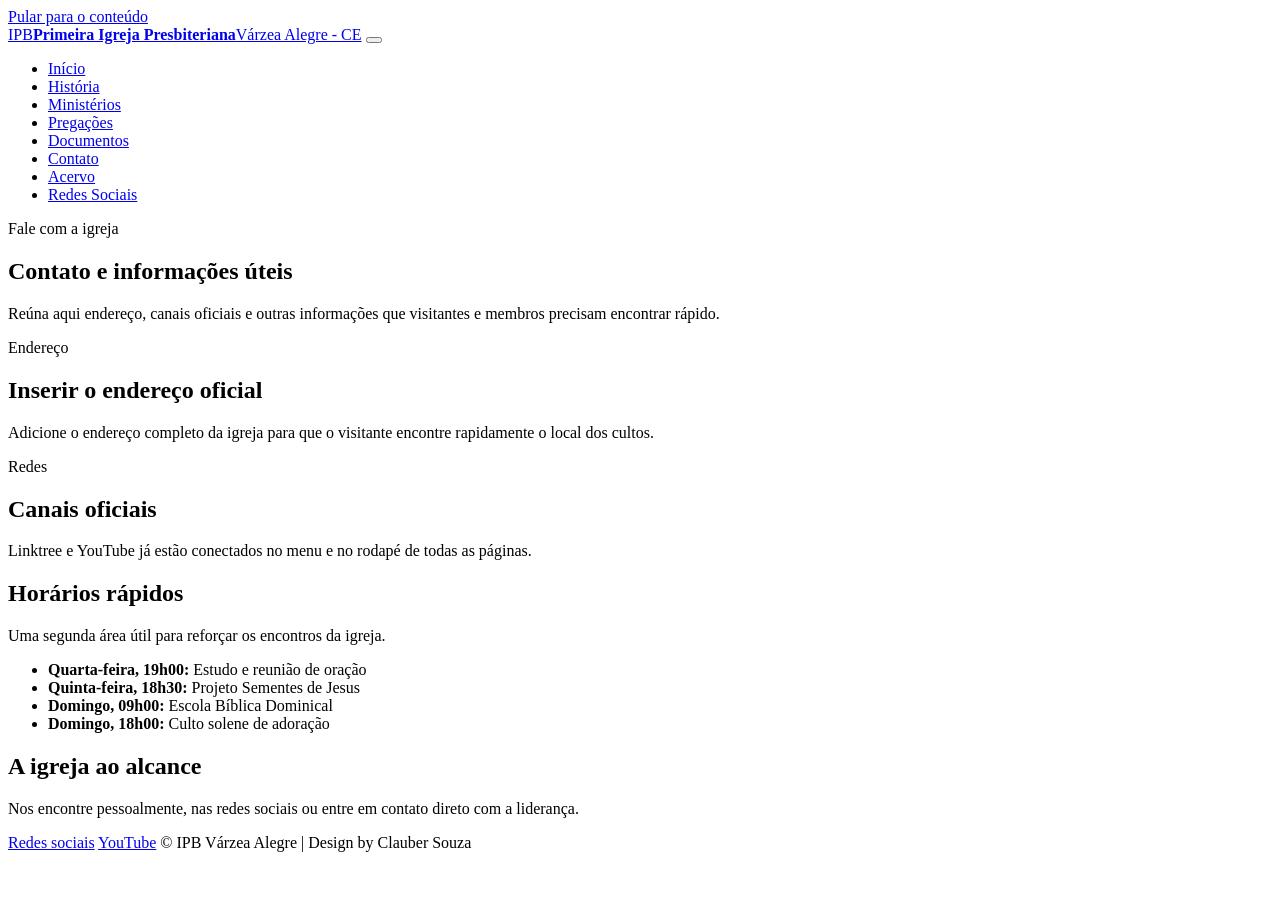
==== contato.html @ 7d61466a "Add files via upload" ====
<!DOCTYPE html>
<html lang="pt-BR">
<head>
    <meta charset="UTF-8">
    <meta name="viewport" content="width=device-width, initial-scale=1.0">
    <meta name="description" content="Contato e informações da Primeira Igreja Presbiteriana de Várzea Alegre.">
    <title>Contato | Primeira Igreja Presbiteriana de Várzea Alegre</title>
    <link rel="stylesheet" href="assets/css/style.css">
    <script src="assets/js/main.js" defer></script>
</head>
<body data-page="contato">
    <a class="skip-link" href="#conteudo">Pular para o conteúdo</a>

    <header class="site-header">
        <div class="nav-wrap">
            <div class="site-nav">
                <a class="brand" href="index.html"><span class="brand-mark">IPB</span><span class="brand-text"><strong>Primeira Igreja Presbiteriana</strong><span>Várzea Alegre - CE</span></span></a>
                <button class="nav-toggle" type="button" data-nav-toggle aria-label="Abrir menu" aria-expanded="false"><span></span></button>
                <ul class="nav-menu" data-nav-menu>
                    <li><a data-nav-link href="index.html">Início</a></li>
                    <li><a data-nav-link href="historia.html">História</a></li>
                    <li><a data-nav-link href="ministerios.html">Ministérios</a></li>
                    <li><a data-nav-link href="pregacoes.html">Pregações</a></li>
                    <li><a data-nav-link href="documentos.html">Documentos</a></li>
                    <li><a data-nav-link href="contato.html">Contato</a></li>
                    <li><a data-nav-link href="https://umpipbva.blogspot.com/" target="_blank" rel="noreferrer">Acervo</a></li>
                    <li><a data-nav-link href="redes.html" class="nav-cta">Redes Sociais</a></li>
                </ul>
            </div>
        </div>

        <div class="site-shell">
            <section class="page-hero">
                <div class="page-hero-grid section-inner">
                    <span class="eyebrow">Fale com a igreja</span>
                    <h1>Contato e informações úteis</h1>
                    <p>Reúna aqui endereço, canais oficiais e outras informações que visitantes e membros precisam encontrar rápido.</p>
                </div>
            </section>
        </div>
    </header>

    <main id="conteudo" class="content">
        <div class="site-shell">
            <section class="section">
                <div class="section-inner">
                    <div class="grid two">
                        <article class="card">
                            <span class="tag">Endereço</span>
                            <h2 class="section-title">Inserir o endereço oficial</h2>
                            <p>Adicione o endereço completo da igreja para que o visitante encontre rapidamente o local dos cultos.</p>
                        </article>
                        <article class="card">
                            <span class="tag">Redes</span>
                            <h2 class="section-title">Canais oficiais</h2>
                            <p class="muted">Linktree e YouTube já estão conectados no menu e no rodapé de todas as páginas.</p>
                        </article>
                    </div>
                </div>
            </section>

            <section class="section">
                <div class="section-inner">
                    <div class="section-header">
                        <div>
                            <h2 class="section-title">Horários rápidos</h2>
                            <p class="section-subtitle">Uma segunda área útil para reforçar os encontros da igreja.</p>
                        </div>
                    </div>

                    <ul class="list-clean">
                        <li><strong>Quarta-feira, 19h00:</strong> Estudo e reunião de oração</li>
                        <li><strong>Quinta-feira, 18h30:</strong> Projeto Sementes de Jesus</li>
                        <li><strong>Domingo, 09h00:</strong> Escola Bíblica Dominical</li>
                        <li><strong>Domingo, 18h00:</strong> Culto solene de adoração</li>
                    </ul>
                </div>
            </section>
        </div>
    </main>

    <footer class="footer">
        <div class="site-shell">
            <div class="footer-card">
                <div class="footer-grid">
                    <div>
                        <h2 class="section-title" style="color: inherit;">A igreja ao alcance</h2>
                        <p class="footer-note">Nos encontre pessoalmente, nas redes sociais ou entre em contato direto com a liderança.</p>
                    </div>
                    <div class="footer-links">
                        <a href="redes.html">Redes sociais</a>
                        <a href="https://youtube.com/@ipbvarzeaalegre?si=4ZjE6SYk3M7LtfNg" target="_blank" rel="noreferrer">YouTube</a>
                        <span class="footer-note">&copy; <span data-year></span> IPB Várzea Alegre | Design by Clauber Souza</span>
                    </div>
                </div>
            </div>
        </div>
    </footer>
</body>
</html>
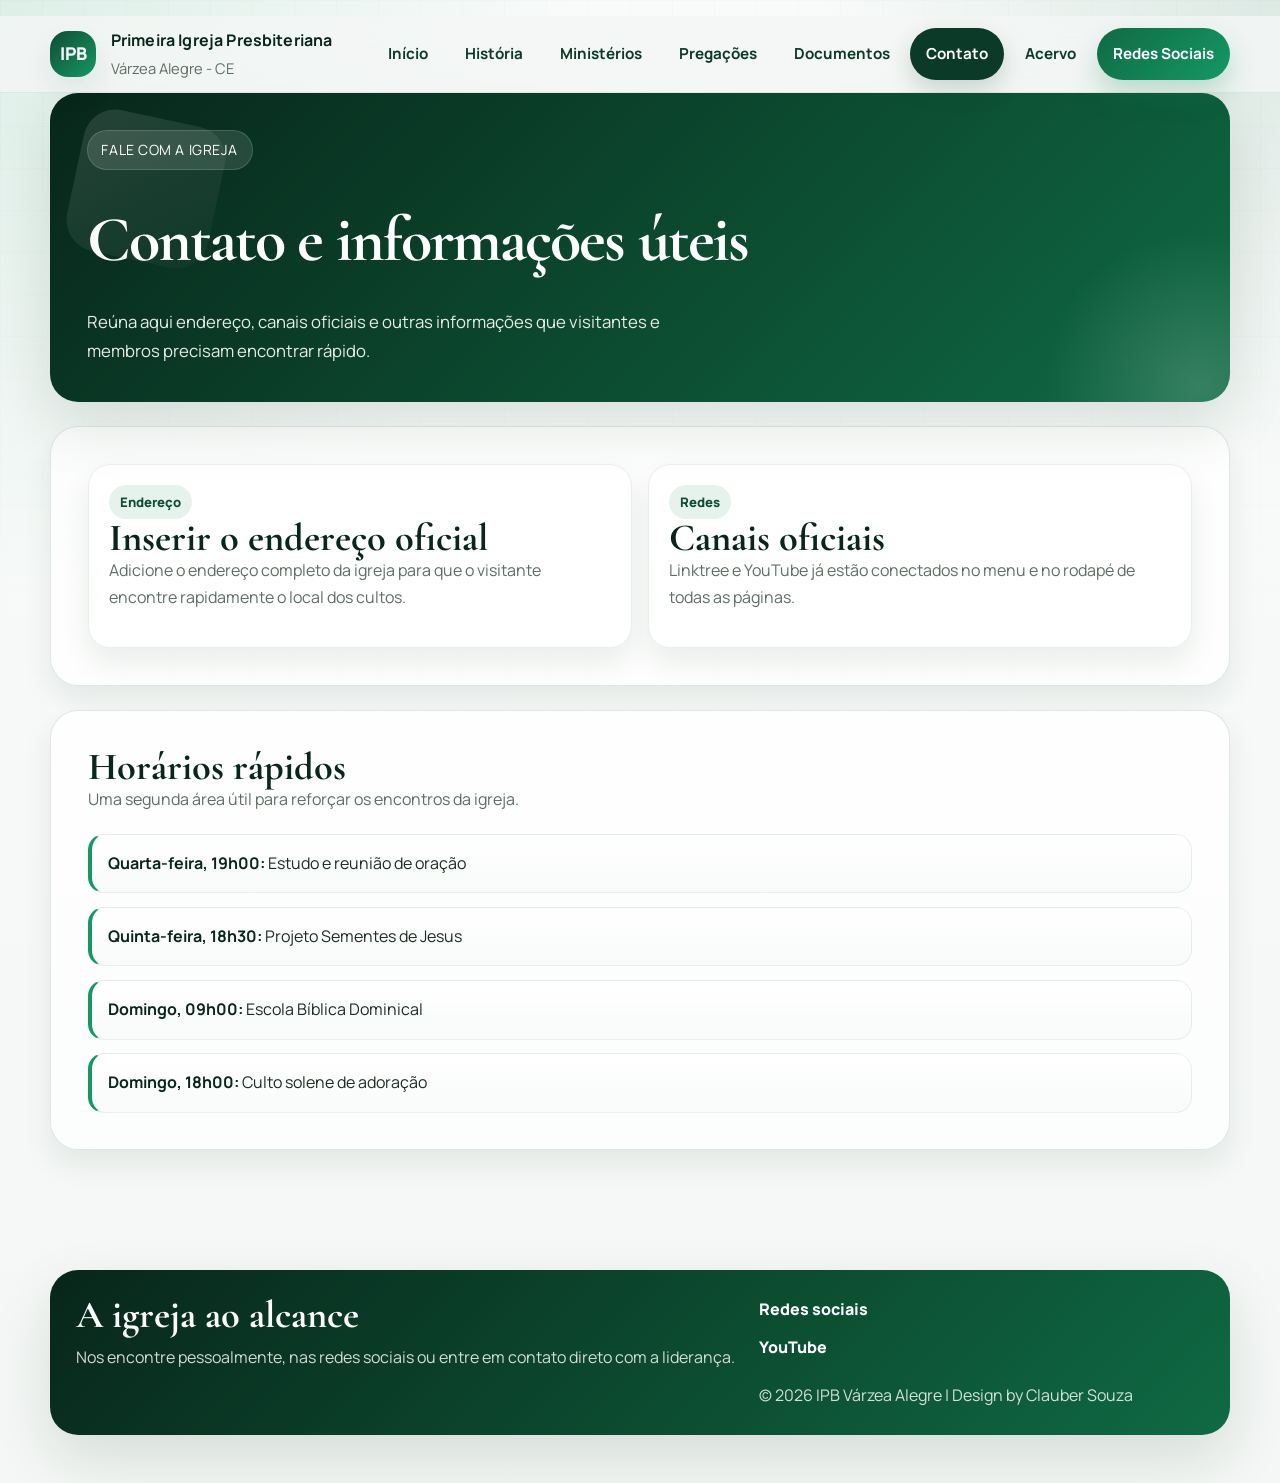
==== commit a4f05130: "Add files via upload" ====
--- a/contato.html
+++ b/contato.html
@@ -5,8 +5,8 @@
     <meta name="viewport" content="width=device-width, initial-scale=1.0">
     <meta name="description" content="Contato e informações da Primeira Igreja Presbiteriana de Várzea Alegre.">
     <title>Contato | Primeira Igreja Presbiteriana de Várzea Alegre</title>
-    <link rel="stylesheet" href="assets/css/style.css">
-    <script src="assets/js/main.js" defer></script>
+    <link rel="stylesheet" href="style.css">
+    <script src="main.js" defer></script>
 </head>
 <body data-page="contato">
     <a class="skip-link" href="#conteudo">Pular para o conteúdo</a>
--- a/style.css
+++ b/style.css
@@ -0,0 +1,1093 @@
+@import url('https://fonts.googleapis.com/css2?family=Cormorant+Garamond:wght@600;700&family=Manrope:wght@400;500;600;700;800&display=swap');
+
+:root {
+    --verde-950: #08261b;
+    --verde-900: #0b3a28;
+    --verde-800: #0f4c35;
+    --verde-700: #0f6a43;
+    --verde-600: #128154;
+    --verde-500: #159864;
+    --verde-100: #e6f3ed;
+    --fundo: #f4f7f5;
+    --fundo-2: #edf4ef;
+    --branco: #ffffff;
+    --texto: #1f2b25;
+    --muted: #5e6d65;
+    --borda: rgba(11, 58, 40, 0.12);
+    --sombra: 0 24px 60px rgba(8, 38, 27, 0.12);
+    --sombra-pequena: 0 14px 30px rgba(8, 38, 27, 0.08);
+    --raio-xl: 28px;
+    --raio-lg: 22px;
+    --raio-md: 16px;
+    --raio-sm: 12px;
+}
+
+* {
+    box-sizing: border-box;
+}
+
+html {
+    scroll-behavior: smooth;
+}
+
+body {
+    margin: 0;
+    color: var(--texto);
+    font-family: 'Manrope', sans-serif;
+    background:
+        radial-gradient(circle at top left, rgba(21, 152, 100, 0.12), transparent 30%),
+        radial-gradient(circle at top right, rgba(15, 106, 67, 0.12), transparent 24%),
+        linear-gradient(180deg, #f9fbfa 0%, var(--fundo) 100%);
+    line-height: 1.7;
+}
+
+body::before {
+    content: '';
+    position: fixed;
+    inset: 0;
+    pointer-events: none;
+    background-image: linear-gradient(rgba(11, 58, 40, 0.03) 1px, transparent 1px), linear-gradient(90deg, rgba(11, 58, 40, 0.03) 1px, transparent 1px);
+    background-size: 42px 42px;
+    mask-image: linear-gradient(180deg, rgba(0, 0, 0, 0.55), transparent 90%);
+    z-index: -1;
+}
+
+a {
+    color: inherit;
+}
+
+img {
+    max-width: 100%;
+    display: block;
+}
+
+.skip-link {
+    position: absolute;
+    left: -999px;
+    top: 1rem;
+    background: var(--verde-900);
+    color: var(--branco);
+    padding: 0.75rem 1rem;
+    border-radius: 999px;
+    z-index: 1000;
+}
+
+.skip-link:focus {
+    left: 1rem;
+}
+
+.site-shell {
+    width: min(1180px, calc(100% - 2rem));
+    margin: 0 auto;
+}
+
+.site-header {
+    padding: 1rem 0 0;
+}
+
+.nav-wrap {
+    position: sticky;
+    top: 0;
+    z-index: 50;
+    backdrop-filter: blur(16px);
+    background: rgba(244, 247, 245, 0.8);
+    border-bottom: 1px solid rgba(11, 58, 40, 0.08);
+}
+
+.site-nav {
+    width: min(1180px, calc(100% - 2rem));
+    margin: 0 auto;
+    min-height: 76px;
+    display: flex;
+    align-items: center;
+    justify-content: space-between;
+    gap: 1rem;
+}
+
+.brand {
+    display: inline-flex;
+    align-items: center;
+    gap: 0.9rem;
+    text-decoration: none;
+    color: var(--verde-950);
+}
+
+.brand-mark {
+    width: 2.9rem;
+    height: 2.9rem;
+    display: inline-grid;
+    place-items: center;
+    border-radius: 18px;
+    background: linear-gradient(135deg, var(--verde-800), var(--verde-500));
+    color: var(--branco);
+    box-shadow: var(--sombra-pequena);
+    font-size: 1.1rem;
+    font-weight: 800;
+}
+
+.brand-text {
+    display: grid;
+    gap: 0.1rem;
+}
+
+.brand-text strong {
+    font-size: 1rem;
+    letter-spacing: 0.01em;
+}
+
+.brand-text span {
+    color: var(--muted);
+    font-size: 0.92rem;
+}
+
+.nav-toggle {
+    display: none;
+    border: 1px solid rgba(11, 58, 40, 0.14);
+    background: var(--branco);
+    color: var(--verde-950);
+    border-radius: 14px;
+    width: 3rem;
+    height: 3rem;
+    align-items: center;
+    justify-content: center;
+    cursor: pointer;
+    box-shadow: var(--sombra-pequena);
+}
+
+.nav-toggle span {
+    display: block;
+    width: 1.1rem;
+    height: 2px;
+    background: currentColor;
+    position: relative;
+    border-radius: 999px;
+}
+
+.nav-toggle span::before,
+.nav-toggle span::after {
+    content: '';
+    position: absolute;
+    left: 0;
+    width: 1.1rem;
+    height: 2px;
+    background: currentColor;
+    border-radius: 999px;
+}
+
+.nav-toggle span::before {
+    top: -0.35rem;
+}
+
+.nav-toggle span::after {
+    top: 0.35rem;
+}
+
+.nav-menu {
+    list-style: none;
+    display: flex;
+    align-items: center;
+    gap: 0.3rem;
+    margin: 0;
+    padding: 0;
+}
+
+.nav-menu a {
+    display: inline-flex;
+    align-items: center;
+    justify-content: center;
+    padding: 0.8rem 1rem;
+    border-radius: 999px;
+    text-decoration: none;
+    color: var(--verde-900);
+    font-weight: 700;
+    font-size: 0.95rem;
+    transition: background 160ms ease, color 160ms ease, transform 160ms ease;
+}
+
+.nav-menu a:hover,
+.nav-menu a:focus-visible {
+    background: rgba(18, 129, 84, 0.1);
+    color: var(--verde-800);
+    transform: translateY(-1px);
+}
+
+.nav-menu a.is-active {
+    background: var(--verde-900);
+    color: var(--branco);
+    box-shadow: 0 10px 24px rgba(11, 58, 40, 0.18);
+}
+
+.nav-menu .nav-cta {
+    background: linear-gradient(135deg, var(--verde-700), var(--verde-500));
+    color: var(--branco);
+    box-shadow: 0 14px 28px rgba(18, 129, 84, 0.24);
+}
+
+.nav-menu .nav-cta:hover,
+.nav-menu .nav-cta:focus-visible {
+    color: var(--branco);
+    background: linear-gradient(135deg, var(--verde-800), var(--verde-600));
+}
+
+.hero,
+.page-hero {
+    position: relative;
+    overflow: hidden;
+    border-radius: var(--raio-xl);
+    background: linear-gradient(135deg, var(--verde-950), var(--verde-700));
+    color: var(--branco);
+    box-shadow: var(--sombra);
+}
+
+.hero {
+    margin: 1.25rem 0 1.5rem;
+    padding: clamp(2rem, 5vw, 4.4rem);
+}
+
+.hero::before,
+.page-hero::before {
+    content: '';
+    position: absolute;
+    inset: auto -8rem -9rem auto;
+    width: 20rem;
+    height: 20rem;
+    border-radius: 50%;
+    background: radial-gradient(circle, rgba(255, 255, 255, 0.16), transparent 68%);
+}
+
+.hero::after,
+.page-hero::after {
+    content: '';
+    position: absolute;
+    inset: 1.5rem auto auto 1.5rem;
+    width: 9rem;
+    height: 9rem;
+    border-radius: 2rem;
+    background: linear-gradient(135deg, rgba(255, 255, 255, 0.12), rgba(255, 255, 255, 0.02));
+    transform: rotate(12deg);
+}
+
+.hero-grid,
+.page-hero-grid {
+    position: relative;
+    z-index: 1;
+    display: grid;
+    gap: 1.5rem;
+}
+
+.hero-grid {
+    grid-template-columns: minmax(0, 1.4fr) minmax(280px, 0.9fr);
+    align-items: center;
+}
+
+.page-hero-grid {
+    grid-template-columns: minmax(0, 1fr);
+}
+
+.eyebrow {
+    display: inline-flex;
+    align-items: center;
+    gap: 0.5rem;
+    width: fit-content;
+    padding: 0.45rem 0.85rem;
+    border-radius: 999px;
+    background: rgba(255, 255, 255, 0.12);
+    border: 1px solid rgba(255, 255, 255, 0.15);
+    font-size: 0.88rem;
+    letter-spacing: 0.04em;
+    text-transform: uppercase;
+}
+
+.hero h1,
+.page-hero h1,
+.section-title,
+.card-title {
+    font-family: 'Cormorant Garamond', serif;
+}
+
+.hero h1,
+.page-hero h1 {
+    margin: 1rem 0 0.85rem;
+    font-size: clamp(2.4rem, 5vw, 4.9rem);
+    line-height: 0.95;
+    letter-spacing: -0.03em;
+}
+
+.hero p,
+.page-hero p {
+    margin: 0;
+    color: rgba(255, 255, 255, 0.9);
+    max-width: 60ch;
+    font-size: 1.05rem;
+}
+
+.hero-actions {
+    display: flex;
+    flex-wrap: wrap;
+    gap: 0.8rem;
+    margin-top: 1.5rem;
+}
+
+.button,
+.button-secondary {
+    display: inline-flex;
+    align-items: center;
+    justify-content: center;
+    gap: 0.5rem;
+    min-height: 3rem;
+    padding: 0.8rem 1.2rem;
+    border-radius: 999px;
+    text-decoration: none;
+    font-weight: 800;
+    border: 1px solid transparent;
+    transition: transform 160ms ease, background 160ms ease, color 160ms ease, border-color 160ms ease;
+}
+
+.button {
+    background: linear-gradient(135deg, #f2f8f5, #dff0e9);
+    color: var(--verde-950);
+}
+
+.button-secondary {
+    background: transparent;
+    color: var(--branco);
+    border-color: rgba(255, 255, 255, 0.24);
+}
+
+.button:hover,
+.button-secondary:hover,
+.button:focus-visible,
+.button-secondary:focus-visible {
+    transform: translateY(-1px);
+}
+
+.hero-panel {
+    display: grid;
+    gap: 1rem;
+    padding: 1.2rem;
+    border-radius: var(--raio-lg);
+    background: rgba(255, 255, 255, 0.12);
+    border: 1px solid rgba(255, 255, 255, 0.18);
+    backdrop-filter: blur(18px);
+}
+
+.hero-panel .mini-card {
+    padding: 1rem;
+    border-radius: 18px;
+    background: rgba(255, 255, 255, 0.1);
+    border: 1px solid rgba(255, 255, 255, 0.12);
+}
+
+.mini-card strong {
+    display: block;
+    font-size: 1.15rem;
+    margin-bottom: 0.25rem;
+}
+
+.mini-card span {
+    color: rgba(255, 255, 255, 0.88);
+    font-size: 0.95rem;
+}
+
+.content {
+    padding: 0 0 3rem;
+}
+
+.section {
+    margin-top: 1.5rem;
+    background: rgba(255, 255, 255, 0.72);
+    border: 1px solid var(--borda);
+    border-radius: var(--raio-xl);
+    box-shadow: var(--sombra-pequena);
+    overflow: hidden;
+}
+
+.section-inner {
+    padding: clamp(1.4rem, 3vw, 2.3rem);
+}
+
+.section-header {
+    display: flex;
+    align-items: end;
+    justify-content: space-between;
+    gap: 1rem;
+    margin-bottom: 1.25rem;
+}
+
+.section-title {
+    margin: 0;
+    font-size: clamp(1.9rem, 3vw, 3rem);
+    line-height: 1;
+    color: var(--verde-950);
+}
+
+.section-subtitle {
+    margin: 0;
+    color: var(--muted);
+    max-width: 60ch;
+}
+
+.grid {
+    display: grid;
+    gap: 1rem;
+}
+
+.grid.two {
+    grid-template-columns: repeat(2, minmax(0, 1fr));
+}
+
+.grid.three {
+    grid-template-columns: repeat(3, minmax(0, 1fr));
+}
+
+.card {
+    background: var(--branco);
+    border-radius: var(--raio-lg);
+    border: 1px solid rgba(11, 58, 40, 0.08);
+    box-shadow: var(--sombra-pequena);
+    padding: 1.25rem;
+}
+
+.card-title {
+    margin: 0 0 0.5rem;
+    font-size: 1.9rem;
+    color: var(--verde-950);
+    line-height: 1;
+}
+
+.card p {
+    margin-top: 0;
+    color: var(--muted);
+}
+
+.list-clean {
+    list-style: none;
+    margin: 0;
+    padding: 0;
+    display: grid;
+    gap: 0.85rem;
+}
+
+.list-clean li,
+.timeline li {
+    padding: 0.95rem 1rem;
+    border-radius: 16px;
+    background: linear-gradient(180deg, #fff, #f8fbf9);
+    border: 1px solid rgba(11, 58, 40, 0.08);
+}
+
+.list-clean li {
+    border-left: 4px solid var(--verde-500);
+}
+
+.list-clean strong {
+    color: var(--verde-950);
+}
+
+.muted {
+    color: var(--muted);
+}
+
+.notice {
+    border-radius: 20px;
+    background: linear-gradient(135deg, rgba(21, 152, 100, 0.12), rgba(18, 129, 84, 0.05));
+    border: 1px solid rgba(18, 129, 84, 0.14);
+    padding: 1.1rem 1.2rem;
+}
+
+.notice a {
+    color: var(--verde-800);
+    font-weight: 800;
+    text-decoration: none;
+}
+
+.notice a:hover,
+.notice a:focus-visible {
+    text-decoration: underline;
+}
+
+.compact-link {
+    color: var(--verde-800);
+    font-weight: 800;
+    text-decoration: none;
+}
+
+.compact-link:hover,
+.compact-link:focus-visible {
+    text-decoration: underline;
+}
+
+.timeline {
+    list-style: none;
+    margin: 0;
+    padding: 0;
+    display: grid;
+    gap: 1rem;
+}
+
+.timeline li {
+    position: relative;
+    padding-left: 1.2rem;
+}
+
+.timeline li::before {
+    content: '';
+    position: absolute;
+    left: 0.4rem;
+    top: 1.35rem;
+    width: 0.65rem;
+    height: 0.65rem;
+    border-radius: 50%;
+    background: var(--verde-500);
+    box-shadow: 0 0 0 6px rgba(21, 152, 100, 0.12);
+}
+
+.timeline time,
+.meta {
+    display: block;
+    color: var(--verde-700);
+    font-size: 0.9rem;
+    font-weight: 800;
+    text-transform: uppercase;
+    letter-spacing: 0.05em;
+    margin-bottom: 0.45rem;
+}
+
+.footer {
+    margin-top: 2rem;
+    padding: 2.5rem 0 3rem;
+}
+
+.footer-card {
+    border-radius: var(--raio-xl);
+    background: linear-gradient(135deg, var(--verde-950), var(--verde-700));
+    color: var(--branco);
+    padding: 1.6rem;
+    box-shadow: var(--sombra);
+}
+
+.footer-grid {
+    display: grid;
+    gap: 1rem;
+    grid-template-columns: 1.2fr 0.8fr;
+}
+
+.footer a {
+    color: var(--branco);
+    text-decoration: none;
+    font-weight: 800;
+}
+
+.footer a:hover,
+.footer a:focus-visible {
+    text-decoration: underline;
+}
+
+.footer-note {
+    margin: 0.6rem 0 0;
+    color: rgba(255, 255, 255, 0.82);
+}
+
+.footer-links {
+    display: grid;
+    gap: 0.7rem;
+    align-content: start;
+}
+
+.footer-links a {
+    display: inline-flex;
+    align-items: center;
+    gap: 0.5rem;
+}
+
+.pill-row {
+    display: flex;
+    flex-wrap: wrap;
+    gap: 0.6rem;
+    margin-top: 1rem;
+}
+
+.pill {
+    display: inline-flex;
+    align-items: center;
+    padding: 0.5rem 0.8rem;
+    border-radius: 999px;
+    background: rgba(255, 255, 255, 0.1);
+    border: 1px solid rgba(255, 255, 255, 0.12);
+    color: rgba(255, 255, 255, 0.94);
+    font-size: 0.92rem;
+}
+
+.figure-placeholder {
+    min-height: 320px;
+    border-radius: var(--raio-lg);
+    background:
+        linear-gradient(135deg, rgba(11, 58, 40, 0.72), rgba(18, 129, 84, 0.84)),
+        url('') center/cover;
+    border: 1px solid rgba(11, 58, 40, 0.08);
+    display: grid;
+    place-items: center;
+    text-align: center;
+    padding: 2rem;
+    color: rgba(255, 255, 255, 0.92);
+    box-shadow: var(--sombra-pequena);
+}
+
+.figure-placeholder strong {
+    display: block;
+    font-size: 1.3rem;
+    margin-bottom: 0.3rem;
+}
+
+.figure-placeholder span {
+    max-width: 28ch;
+}
+
+.link-list {
+    display: grid;
+    gap: 0.8rem;
+}
+
+.link-card {
+    display: block;
+    padding: 1rem 1.1rem;
+    border-radius: 18px;
+    background: linear-gradient(180deg, #fff, #f8fbf9);
+    border: 1px solid rgba(11, 58, 40, 0.08);
+    text-decoration: none;
+}
+
+.link-card:hover,
+.link-card:focus-visible {
+    border-color: rgba(18, 129, 84, 0.22);
+    transform: translateY(-1px);
+    box-shadow: var(--sombra-pequena);
+}
+
+.link-card strong {
+    display: block;
+    margin-bottom: 0.25rem;
+    color: var(--verde-950);
+}
+
+.link-card span {
+    color: var(--muted);
+}
+
+.social-sections {
+    display: grid;
+    gap: 1.2rem;
+}
+
+.official-links {
+    display: grid;
+    gap: 1rem;
+}
+
+.official-intro {
+    display: grid;
+    gap: 0.75rem;
+    padding: 1.2rem 1.3rem;
+    border-radius: 22px;
+    background: linear-gradient(135deg, rgba(11, 58, 40, 0.08), rgba(18, 129, 84, 0.05));
+    border: 1px solid rgba(18, 129, 84, 0.12);
+}
+
+.official-intro p {
+    margin: 0;
+    color: var(--muted);
+}
+
+.official-grid {
+    display: grid;
+    grid-template-columns: repeat(3, minmax(0, 1fr));
+    gap: 1rem;
+}
+
+.official-card {
+    display: grid;
+    gap: 1rem;
+    padding: 1.2rem;
+    border-radius: 24px;
+    background: linear-gradient(180deg, #fff, #f8fbf9);
+    border: 1px solid rgba(11, 58, 40, 0.08);
+    box-shadow: var(--sombra-pequena);
+}
+
+.official-card .card-head {
+    display: flex;
+    align-items: center;
+    gap: 0.85rem;
+}
+
+.official-card .card-badge {
+    width: 3rem;
+    height: 3rem;
+    display: inline-grid;
+    place-items: center;
+    border-radius: 16px;
+    background: linear-gradient(135deg, var(--verde-900), var(--verde-500));
+    color: var(--branco);
+    font-weight: 800;
+    flex: 0 0 auto;
+}
+
+.official-card h3 {
+    margin: 0;
+    font-family: 'Cormorant Garamond', serif;
+    font-size: 1.9rem;
+    line-height: 0.95;
+    color: var(--verde-950);
+}
+
+.official-card p {
+    margin: 0;
+    color: var(--muted);
+}
+
+.official-actions {
+    display: flex;
+    flex-wrap: wrap;
+    gap: 0.7rem;
+}
+
+.official-actions a {
+    display: inline-flex;
+    align-items: center;
+    justify-content: center;
+    min-height: 2.8rem;
+    padding: 0.7rem 1rem;
+    border-radius: 999px;
+    text-decoration: none;
+    font-weight: 800;
+}
+
+.official-actions .primary {
+    background: var(--verde-900);
+    color: var(--branco);
+}
+
+.official-actions .primary:hover,
+.official-actions .primary:focus-visible {
+    background: var(--verde-700);
+}
+
+.official-actions .secondary {
+    background: rgba(11, 58, 40, 0.08);
+    color: var(--verde-900);
+}
+
+.official-actions .secondary:hover,
+.official-actions .secondary:focus-visible {
+    background: rgba(11, 58, 40, 0.12);
+}
+
+.social-set {
+    display: grid;
+    gap: 1rem;
+}
+
+.social-set-header {
+    display: flex;
+    align-items: end;
+    justify-content: space-between;
+    gap: 1rem;
+}
+
+.social-set-title {
+    margin: 0;
+    font-family: 'Cormorant Garamond', serif;
+    font-size: clamp(1.6rem, 2.5vw, 2.4rem);
+    color: var(--verde-950);
+    line-height: 1;
+}
+
+.social-set-subtitle {
+    margin: 0.3rem 0 0;
+    color: var(--muted);
+}
+
+.social-buttons {
+    display: grid;
+    grid-template-columns: repeat(2, minmax(0, 1fr));
+    gap: 0.8rem;
+}
+
+.social-button {
+    display: flex;
+    flex-direction: column;
+    gap: 0.4rem;
+    text-decoration: none;
+    padding: 1rem 1.1rem;
+    border-radius: 18px;
+    background: linear-gradient(180deg, #fff, #f7fbf8);
+    border: 1px solid rgba(11, 58, 40, 0.08);
+    box-shadow: var(--sombra-pequena);
+    transition: transform 160ms ease, box-shadow 160ms ease, border-color 160ms ease;
+}
+
+.social-button:hover,
+.social-button:focus-visible {
+    transform: translateY(-2px);
+    border-color: rgba(18, 129, 84, 0.22);
+    box-shadow: 0 18px 34px rgba(8, 38, 27, 0.12);
+}
+
+.social-button strong {
+    color: var(--verde-950);
+    font-size: 1rem;
+}
+
+.social-button span {
+    color: var(--muted);
+    font-size: 0.92rem;
+}
+
+.social-gallery {
+    display: grid;
+    grid-template-columns: repeat(2, minmax(0, 1fr));
+    gap: 1rem;
+}
+
+.social-card {
+    overflow: hidden;
+    border-radius: 24px;
+    background: var(--branco);
+    border: 1px solid rgba(11, 58, 40, 0.08);
+    box-shadow: var(--sombra-pequena);
+    opacity: 0;
+    transform: translateY(28px);
+    transition: opacity 700ms ease, transform 700ms ease;
+}
+
+.social-card.is-visible {
+    opacity: 1;
+    transform: translateY(0);
+}
+
+.social-thumb {
+    min-height: 230px;
+    padding: 1.3rem;
+    display: grid;
+    align-content: end;
+    background: linear-gradient(135deg, rgba(11, 58, 40, 0.9), rgba(18, 129, 84, 0.82));
+    color: var(--branco);
+    position: relative;
+}
+
+.social-thumb::before {
+    content: '';
+    position: absolute;
+    inset: 1rem 1rem auto auto;
+    width: 5rem;
+    height: 5rem;
+    border-radius: 20px;
+    background: rgba(255, 255, 255, 0.1);
+    backdrop-filter: blur(10px);
+}
+
+.social-thumb::after {
+    content: '';
+    position: absolute;
+    inset: auto -4rem -4rem auto;
+    width: 11rem;
+    height: 11rem;
+    border-radius: 50%;
+    background: radial-gradient(circle, rgba(255, 255, 255, 0.22), transparent 65%);
+}
+
+.social-thumb .thumb-kicker {
+    display: inline-flex;
+    width: fit-content;
+    padding: 0.35rem 0.65rem;
+    border-radius: 999px;
+    background: rgba(255, 255, 255, 0.14);
+    border: 1px solid rgba(255, 255, 255, 0.14);
+    font-size: 0.8rem;
+    font-weight: 800;
+    letter-spacing: 0.04em;
+    text-transform: uppercase;
+}
+
+.social-thumb h3 {
+    position: relative;
+    z-index: 1;
+    margin: 0.8rem 0 0.2rem;
+    font-family: 'Cormorant Garamond', serif;
+    font-size: 2rem;
+    line-height: 0.95;
+}
+
+.social-thumb p {
+    position: relative;
+    z-index: 1;
+    margin: 0;
+    color: rgba(255, 255, 255, 0.88);
+}
+
+.social-thumb.youtube {
+    background: linear-gradient(135deg, #08261b, #104a33 58%, #1d7a4a);
+}
+
+.social-thumb.instagram {
+    background: linear-gradient(135deg, #0f4c35, #128154 55%, #18a06a);
+}
+
+.social-meta {
+    display: flex;
+    flex-wrap: wrap;
+    gap: 0.55rem;
+    padding: 1rem 1.15rem 1.2rem;
+    background: linear-gradient(180deg, #fff, #f8fbf9);
+}
+
+.social-meta a {
+    display: inline-flex;
+    align-items: center;
+    justify-content: center;
+    padding: 0.6rem 0.85rem;
+    border-radius: 999px;
+    background: var(--verde-900);
+    color: var(--branco);
+    text-decoration: none;
+    font-size: 0.9rem;
+    font-weight: 800;
+}
+
+.social-meta a:hover,
+.social-meta a:focus-visible {
+    background: var(--verde-700);
+}
+
+.social-meta .ghost {
+    background: rgba(11, 58, 40, 0.08);
+    color: var(--verde-900);
+}
+
+.social-meta .ghost:hover,
+.social-meta .ghost:focus-visible {
+    background: rgba(11, 58, 40, 0.12);
+}
+
+.scroll-hint {
+    color: var(--muted);
+    font-size: 0.92rem;
+    font-weight: 700;
+}
+
+.reveal-on-scroll {
+    opacity: 0;
+    transform: translateY(24px);
+    transition: opacity 650ms ease, transform 650ms ease;
+}
+
+.reveal-on-scroll.is-visible {
+    opacity: 1;
+    transform: translateY(0);
+}
+
+.tag {
+    display: inline-flex;
+    padding: 0.35rem 0.7rem;
+    border-radius: 999px;
+    background: var(--verde-100);
+    color: var(--verde-800);
+    font-weight: 800;
+    font-size: 0.82rem;
+}
+
+@media (max-width: 960px) {
+    .hero-grid,
+    .footer-grid,
+    .grid.two,
+    .grid.three {
+        grid-template-columns: 1fr;
+    }
+
+    .social-buttons,
+    .social-gallery {
+        grid-template-columns: 1fr;
+    }
+
+    .official-grid {
+        grid-template-columns: 1fr;
+    }
+
+    .social-set-header {
+        flex-direction: column;
+        align-items: start;
+    }
+
+    .section-header {
+        flex-direction: column;
+        align-items: start;
+    }
+
+    .nav-toggle {
+        display: inline-flex;
+    }
+
+    .nav-menu {
+        position: absolute;
+        left: 1rem;
+        right: 1rem;
+        top: calc(100% + 0.75rem);
+        display: grid;
+        gap: 0.35rem;
+        padding: 0.9rem;
+        background: rgba(255, 255, 255, 0.96);
+        border: 1px solid rgba(11, 58, 40, 0.1);
+        border-radius: 20px;
+        box-shadow: var(--sombra);
+        transform-origin: top;
+        transform: scale(0.98);
+        opacity: 0;
+        visibility: hidden;
+        pointer-events: none;
+        transition: opacity 160ms ease, transform 160ms ease, visibility 160ms ease;
+    }
+
+    .nav-menu.is-open {
+        opacity: 1;
+        visibility: visible;
+        pointer-events: auto;
+        transform: scale(1);
+    }
+
+    .nav-menu a {
+        justify-content: start;
+        width: 100%;
+    }
+}
+
+@media (max-width: 640px) {
+    .site-shell {
+        width: min(100% - 1rem, 1180px);
+    }
+
+    .site-nav {
+        width: min(100% - 1rem, 1180px);
+    }
+
+    .hero,
+    .page-hero {
+        border-radius: 22px;
+    }
+
+    .section {
+        border-radius: 22px;
+    }
+
+    .hero-actions,
+    .pill-row {
+        flex-direction: column;
+        align-items: stretch;
+    }
+
+    .button,
+    .button-secondary,
+    .pill {
+        width: 100%;
+        justify-content: center;
+    }
+}
